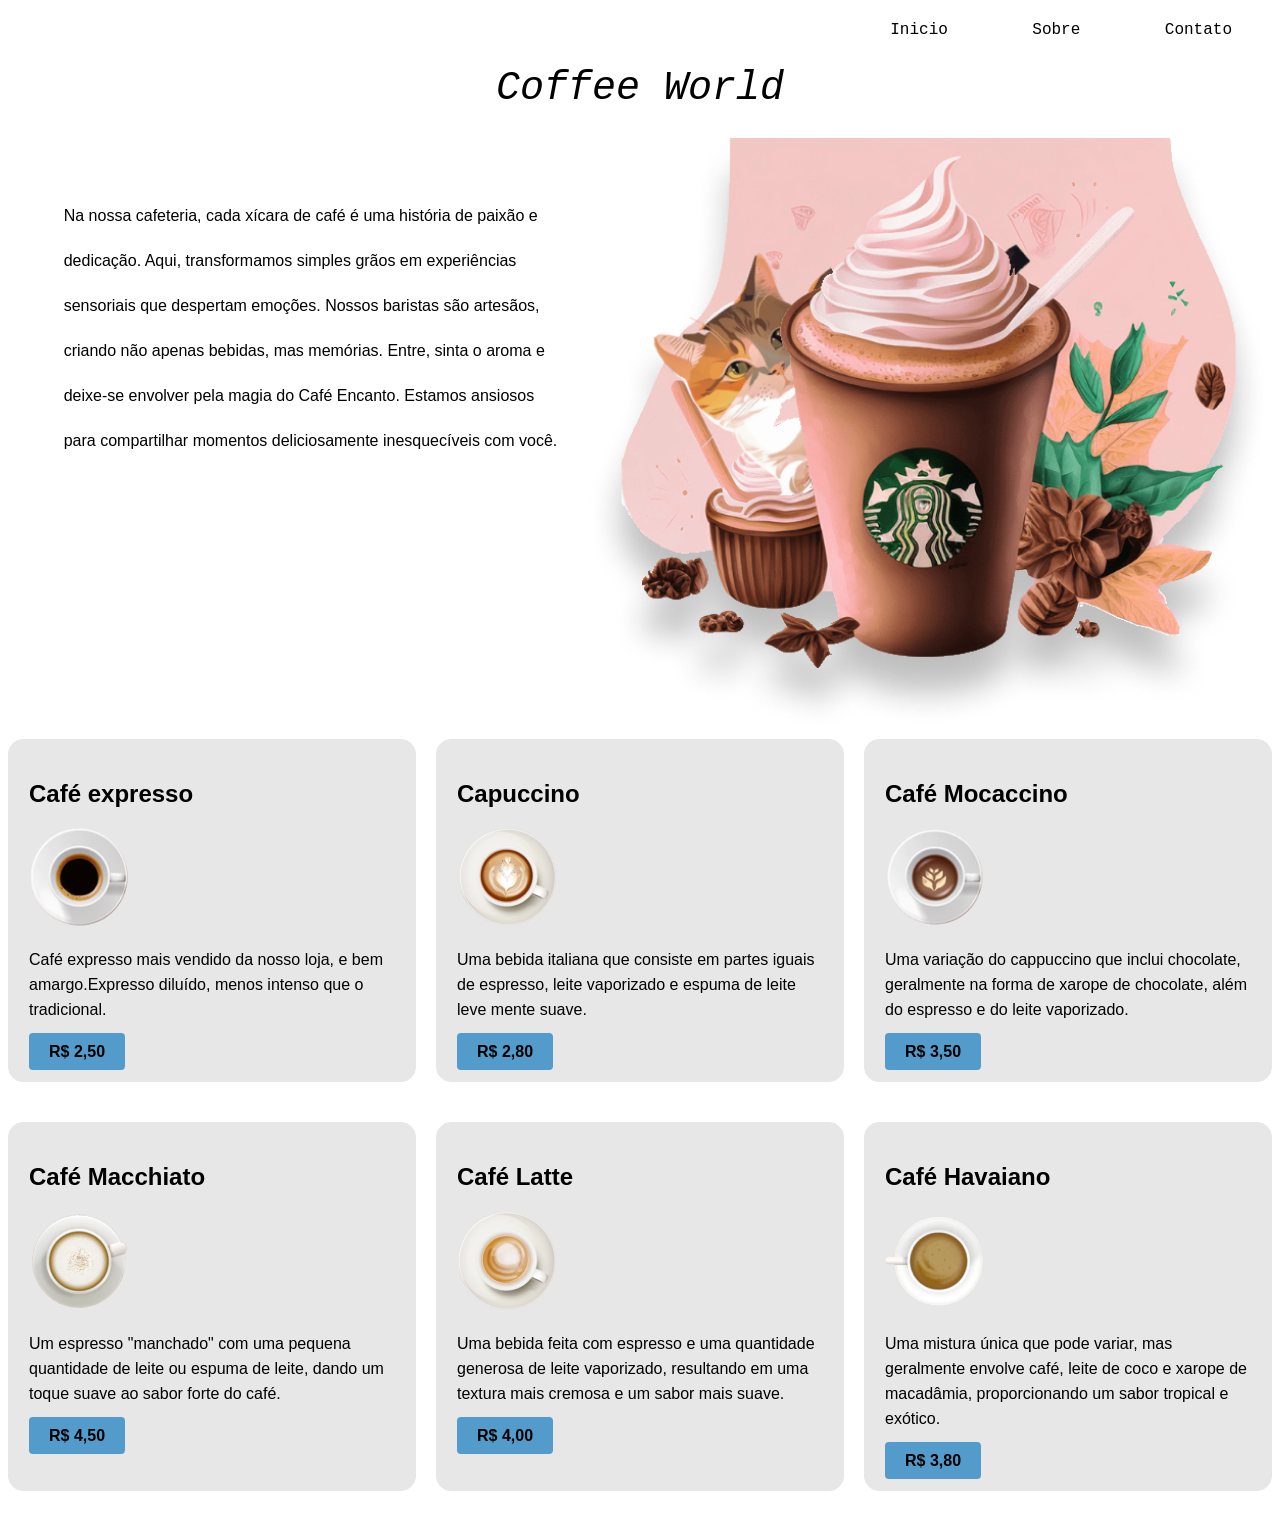
==== index.html @ 7280f2bd "Tentativa pra deploy" ====
<!DOCTYPE html>
<html lang="en">
<head>
    <meta charset="UTF-8">
    <meta name="viewport" content="width=device-width, initial-scale=1.0">
    <title>Coffe</title>
    <link rel="stylesheet" href="styes.css">
</head>
<body>
    <div class="icones">

        <a href="../loja/index.html">Inicio</a>
        <a href="">Sobre</a>
        <a href="">Contato</a>

       

    </div>

        <h1 class="titulo">Coffee World</h1>

    <div class="inicio">

        <div class="intro">


            <p class="introducao">Na nossa cafeteria, cada xícara de café é uma história de paixão e dedicação. Aqui,
                transformamos simples grãos em experiências sensoriais que despertam emoções. Nossos baristas são
                artesãos, criando não apenas bebidas, mas memórias. Entre, sinta o aroma e deixe-se envolver pela magia
                do Café Encanto. Estamos ansiosos para compartilhar momentos deliciosamente inesquecíveis com você.
            </p>

        </div>

        <div class="intro2">

            <img src="./Imagem-header.png" alt="" class="imagem-coffe">

        </div>
    </div>

    <!-- <h1 class="titulo">Coffe World</h1> -->

    <div class="grid">

        <div class="info">

            <h2 class="titulo2"> Café expresso </h2>

            <img src="./expresso.png" alt= "">


            <p> Café expresso mais vendido da nosso loja, e bem amargo.Expresso diluído, menos intenso que o
                tradicional.
            </p>


            <a class="compra" href="#">R$ 2,50</a>

        </div>
        <div class="info">

            <h2 class="titulo2">Capuccino</h2>


            <img class="imagem-cafe" src="./capuccino.png" alt="">


            <p> Uma bebida italiana que consiste em partes iguais de espresso, leite vaporizado e espuma de leite leve
                mente suave.
            </p>


            <a class="compra" href="#">R$ 2,80</a>

        </div>
        <div class="info">

            <h2 class="titulo2">Café Mocaccino</h2>


            <img src="./mocaccino.png" alt="">


            <p> Uma variação do cappuccino que inclui chocolate, geralmente na forma de xarope de chocolate, além do
                espresso e do leite vaporizado.
            </p>


            <a class="compra" href="#">R$ 3,50</a>

        </div>

        <div class="info">

            <h2 class="titulo2">Café Macchiato</h2>


            <img src="./macchiato.png" alt="">


            <p> Um espresso "manchado" com uma pequena quantidade de leite ou espuma de leite, dando um toque suave ao
                sabor forte do café.
            </p>


            <a class="compra" href="#">R$ 4,50</a>

        </div>
        <div class="info">

            <h2 class="titulo2">Café Latte</h2>


            <img src="./latte.png" alt="">


            <p> Uma bebida feita com espresso e uma quantidade generosa de leite vaporizado, resultando em uma textura
                mais cremosa e um sabor mais suave.
            </p>


            <a class="compra" href="#">R$ 4,00</a>

        </div>
        <div class="info">

            <h2 class="titulo2">Café Havaiano</h2>


            <img src="./havaiano.png" alt="">


            <p> Uma mistura única que pode variar, mas geralmente envolve café, leite de coco e xarope de macadâmia,
                proporcionando um sabor tropical e exótico.
            </p>


            <a class="compra" href="#">R$ 3,80</a>

        </div>
    </div>
</body>
</html>
---- styes.css ----
body {

    font-family: Arial;

}

:root {
    --cor-roxa: #539bca;
    --cor-de-fundo-dos-icones: #e7e7e7;
}

.icones {

    text-align: end;
    margin-top: 20px;

}

.icones a {
    
    text-decoration: none;
    color: #000000;
    font-family: 'Courier New', Courier, monospace;
    margin: 40px;
    

}

.icones a:hover {

    color: var(--cor-roxa);

}

.titulo {

    font-family: 'Courier New', Courier, monospace;
    font-style: italic;
    font-size: 40px;
    font-weight: 100;
    text-align: center;

}

.inicio {

    font-family: sans-serif;
    display: grid;
    gap: 20px;
    grid-template-columns: 1fr 1fr;


}

.intro .introducao {

    line-height: 45px;
    margin-top: 10%;
    margin-left: 10%;
    max-width: 100%;

}

.intro2 .imagem-coffe img{

    
    max-width: 100%;
}


.grid {

    font-family: sans-serif;
    display: grid;
    gap: 20px;
    grid-template-columns: 1fr 1fr 1fr;

}

.info p {

    line-height: 25px;
    padding-bottom: 5px;

}

.info {

    padding: 20px;
    background: var(--cor-de-fundo-dos-icones);
    border: 1px solid var(--cor-de-fundo-dos-icones);
    border-radius: 15px;
    margin-bottom: 20px;

}

.info:hover {

    border: 1px solid var(--cor-roxa);
    box-shadow: 1px 1px 30px 7px var(--cor-roxa);
    transition: 400ms;

}

.compra {

    background-color: var(--cor-roxa);
    font-weight: 600;
    color: #000000;
    padding: 10px 20px;
    text-decoration: none;
    border-radius: 4px;
    max-width: 100%;

}

@media (max-width:480px) {

    .grid {
        grid-template-columns: 1fr 1fr;
        width: 100%;
    }
    .imagem-coffe {
        width: 100%;
        
    }
    .introducao {
        width: 100%;
        line-height: none;
       
    }
    .icones a {

        text-align: center;
        margin-left: 50px;

    }
} 
@media (max-width:600px) {

    .grid {
        grid-template-columns: 1fr 1fr;
        width: 100%;
    }
    .imagem-coffe {
        width: 100%;
        
    }
    .introducao {
        width: 100%;
        line-height: none;
       
    }
    .icones a {

        text-align: center;
        margin-left: 50px;

    }
}
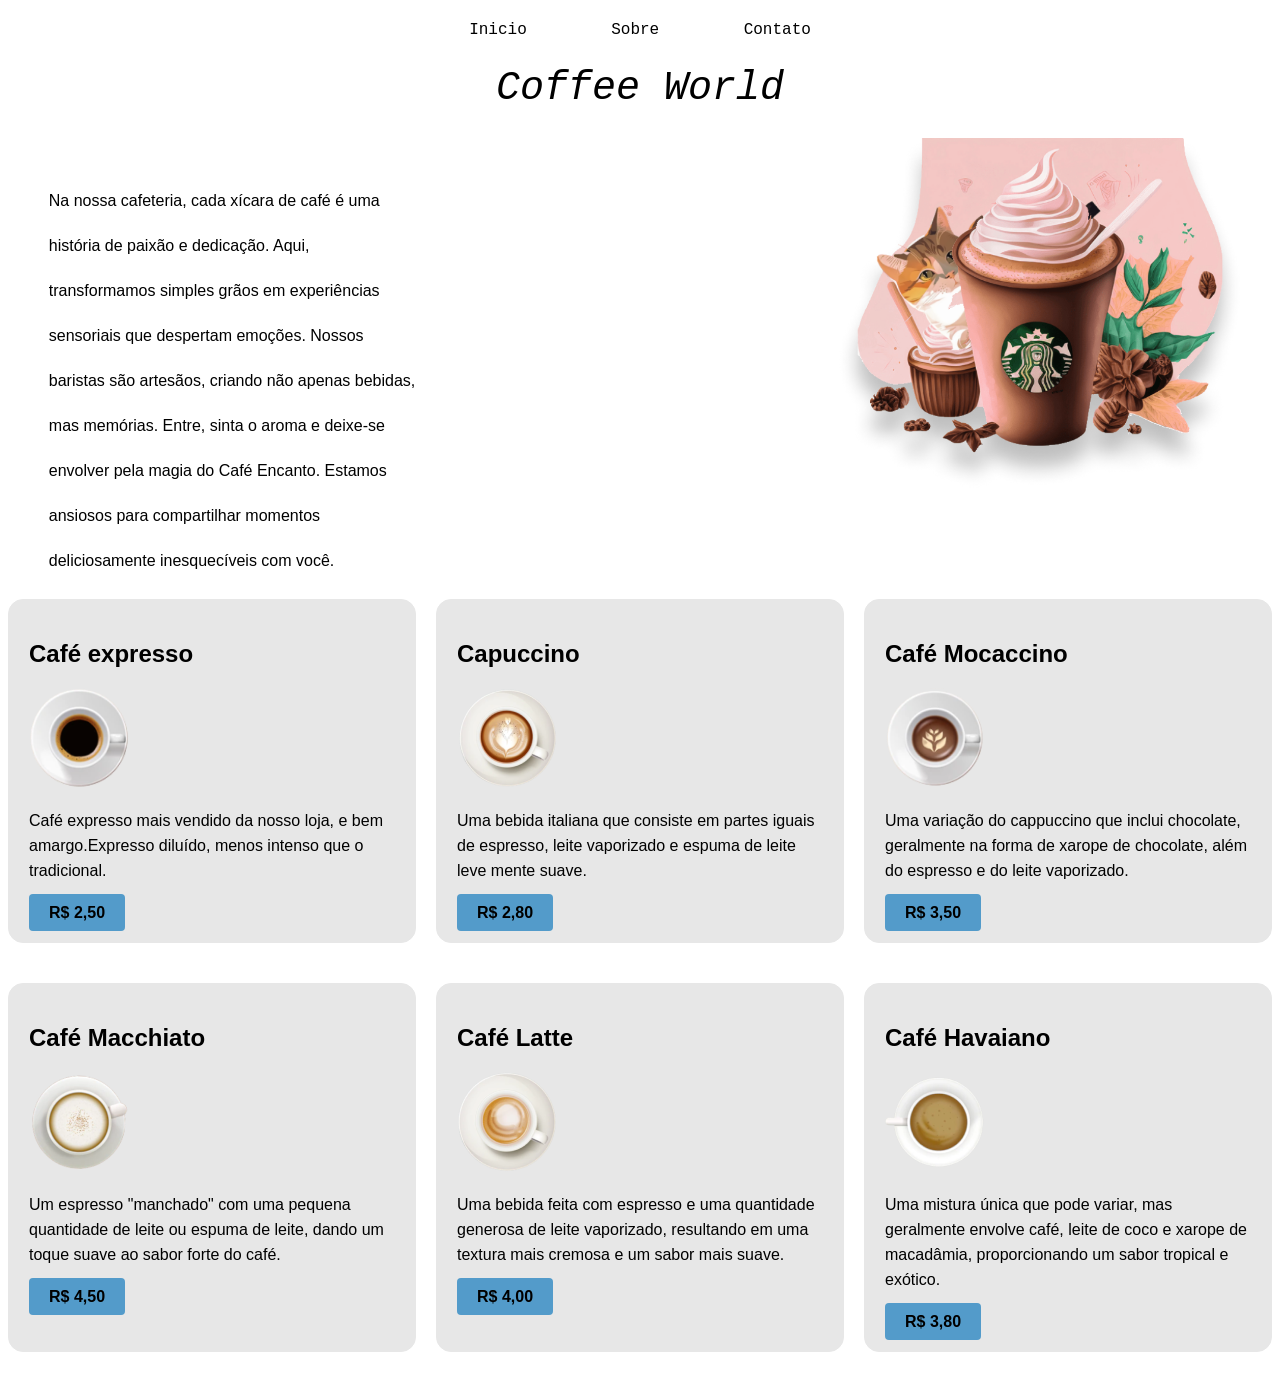
==== commit 66c556fc: "First commit" ====
--- a/index.html
+++ b/index.html
@@ -1,23 +1,26 @@
 <!DOCTYPE html>
 <html lang="en">
+
 <head>
     <meta charset="UTF-8">
     <meta name="viewport" content="width=device-width, initial-scale=1.0">
     <title>Coffe</title>
     <link rel="stylesheet" href="styes.css">
 </head>
+
+<main>
 <body>
     <div class="icones">
 
-        <a href="../loja/index.html">Inicio</a>
+        <a href="./index.html">Inicio</a>
         <a href="">Sobre</a>
         <a href="">Contato</a>
 
-       
+
 
     </div>
 
-        <h1 class="titulo">Coffee World</h1>
+    <h1 class="titulo">Coffee World</h1>
 
     <div class="inicio">
 
@@ -33,9 +36,9 @@
         </div>
 
         <div class="intro2">
-
-            <img src="./Imagem-header.png" alt="" class="imagem-coffe">
-
+            
+                <img src="./Imagem-header.png" alt="" class="imagem-coffe">
+            
         </div>
     </div>
 
@@ -47,7 +50,7 @@
 
             <h2 class="titulo2"> Café expresso </h2>
 
-            <img src="./expresso.png" alt= "">
+            <img src="./expresso.png" alt="">
 
 
             <p> Café expresso mais vendido da nosso loja, e bem amargo.Expresso diluído, menos intenso que o
@@ -55,7 +58,7 @@
             </p>
 
 
-            <a class="compra" href="#">R$ 2,50</a>
+            <a class="compra" href="">R$ 2,50</a>
 
         </div>
         <div class="info">
@@ -71,7 +74,7 @@
             </p>
 
 
-            <a class="compra" href="#">R$ 2,80</a>
+            <a class="compra" href="">R$ 2,80</a>
 
         </div>
         <div class="info">
@@ -87,7 +90,7 @@
             </p>
 
 
-            <a class="compra" href="#">R$ 3,50</a>
+            <a class="compra" href="">R$ 3,50</a>
 
         </div>
 
@@ -104,7 +107,7 @@
             </p>
 
 
-            <a class="compra" href="#">R$ 4,50</a>
+            <a class="compra" href="">R$ 4,50</a>
 
         </div>
         <div class="info">
@@ -120,7 +123,7 @@
             </p>
 
 
-            <a class="compra" href="#">R$ 4,00</a>
+            <a class="compra" href="">R$ 4,00</a>
 
         </div>
         <div class="info">
@@ -136,9 +139,11 @@
             </p>
 
 
-            <a class="compra" href="#">R$ 3,80</a>
+            <a class="compra" href="">R$ 3,80</a>
 
         </div>
     </div>
+</main>
 </body>
+
 </html>
--- a/styes.css
+++ b/styes.css
@@ -11,18 +11,22 @@
 
 .icones {
 
-    text-align: end;
+    text-align: center;
     margin-top: 20px;
-
+    max-width: 100%;
+    max-height: 100%;
+    
 }
 
 .icones a {
-    
+
     text-decoration: none;
     color: #000000;
     font-family: 'Courier New', Courier, monospace;
     margin: 40px;
-    
+    max-width: 100%;
+    max-height: 100%;
+
 
 }
 
@@ -39,6 +43,8 @@
     font-size: 40px;
     font-weight: 100;
     text-align: center;
+    max-width: 100%;
+    max-height: 100%;
 
 }
 
@@ -47,8 +53,9 @@
     font-family: sans-serif;
     display: grid;
     gap: 20px;
-    grid-template-columns: 1fr 1fr;
-
+    grid-template-columns: 1fr 1fr 1fr;
+    max-width: 100%;
+    max-height: 100%;
 
 }
 
@@ -58,13 +65,16 @@
     margin-top: 10%;
     margin-left: 10%;
     max-width: 100%;
+    max-height: 100%;
 
 }
 
-.intro2 .imagem-coffe img{
+.intro2 .imagem-coffe {
 
-    
-    max-width: 100%;
+   max-width: 100%;
+   max-height: 100%;
+    margin-left: 400px;
+
 }
 
 
@@ -74,6 +84,8 @@
     display: grid;
     gap: 20px;
     grid-template-columns: 1fr 1fr 1fr;
+    max-width: 100%;
+    max-height: 100%;
 
 }
 
@@ -81,6 +93,8 @@
 
     line-height: 25px;
     padding-bottom: 5px;
+    max-width: 100%;
+    max-height: 100%;
 
 }
 
@@ -91,6 +105,8 @@
     border: 1px solid var(--cor-de-fundo-dos-icones);
     border-radius: 15px;
     margin-bottom: 20px;
+    max-width: 100%;
+    max-height: 100%;
 
 }
 
@@ -111,50 +127,24 @@
     text-decoration: none;
     border-radius: 4px;
     max-width: 100%;
+    max-height: 100%;
 
 }
 
-@media (max-width:480px) {
+@media (max-width: 500px) {
+    .grid {
+        grid-template-columns: 1fr;
+    }
 
-    .grid {
-        grid-template-columns: 1fr 1fr;
-        width: 100%;
+    .intro2 .imagem-coffe {
+        margin-left: 0; /* Removi o valor fixo de 400px */
     }
-    .imagem-coffe {
-        width: 100%;
-        
+
+    .intro .introducao {
+        margin-top: 0; /* Removi o valor fixo de 10% */
     }
-    .introducao {
-        width: 100%;
-        line-height: none;
-       
+
+    .icones a {
+        margin: 10px; /* Reduzi a margem para um valor menor */
     }
-    .icones a {
-
-        text-align: center;
-        margin-left: 50px;
-
-    }
-} 
-@media (max-width:600px) {
-
-    .grid {
-        grid-template-columns: 1fr 1fr;
-        width: 100%;
-    }
-    .imagem-coffe {
-        width: 100%;
-        
-    }
-    .introducao {
-        width: 100%;
-        line-height: none;
-       
-    }
-    .icones a {
-
-        text-align: center;
-        margin-left: 50px;
-
-    }
-} +}
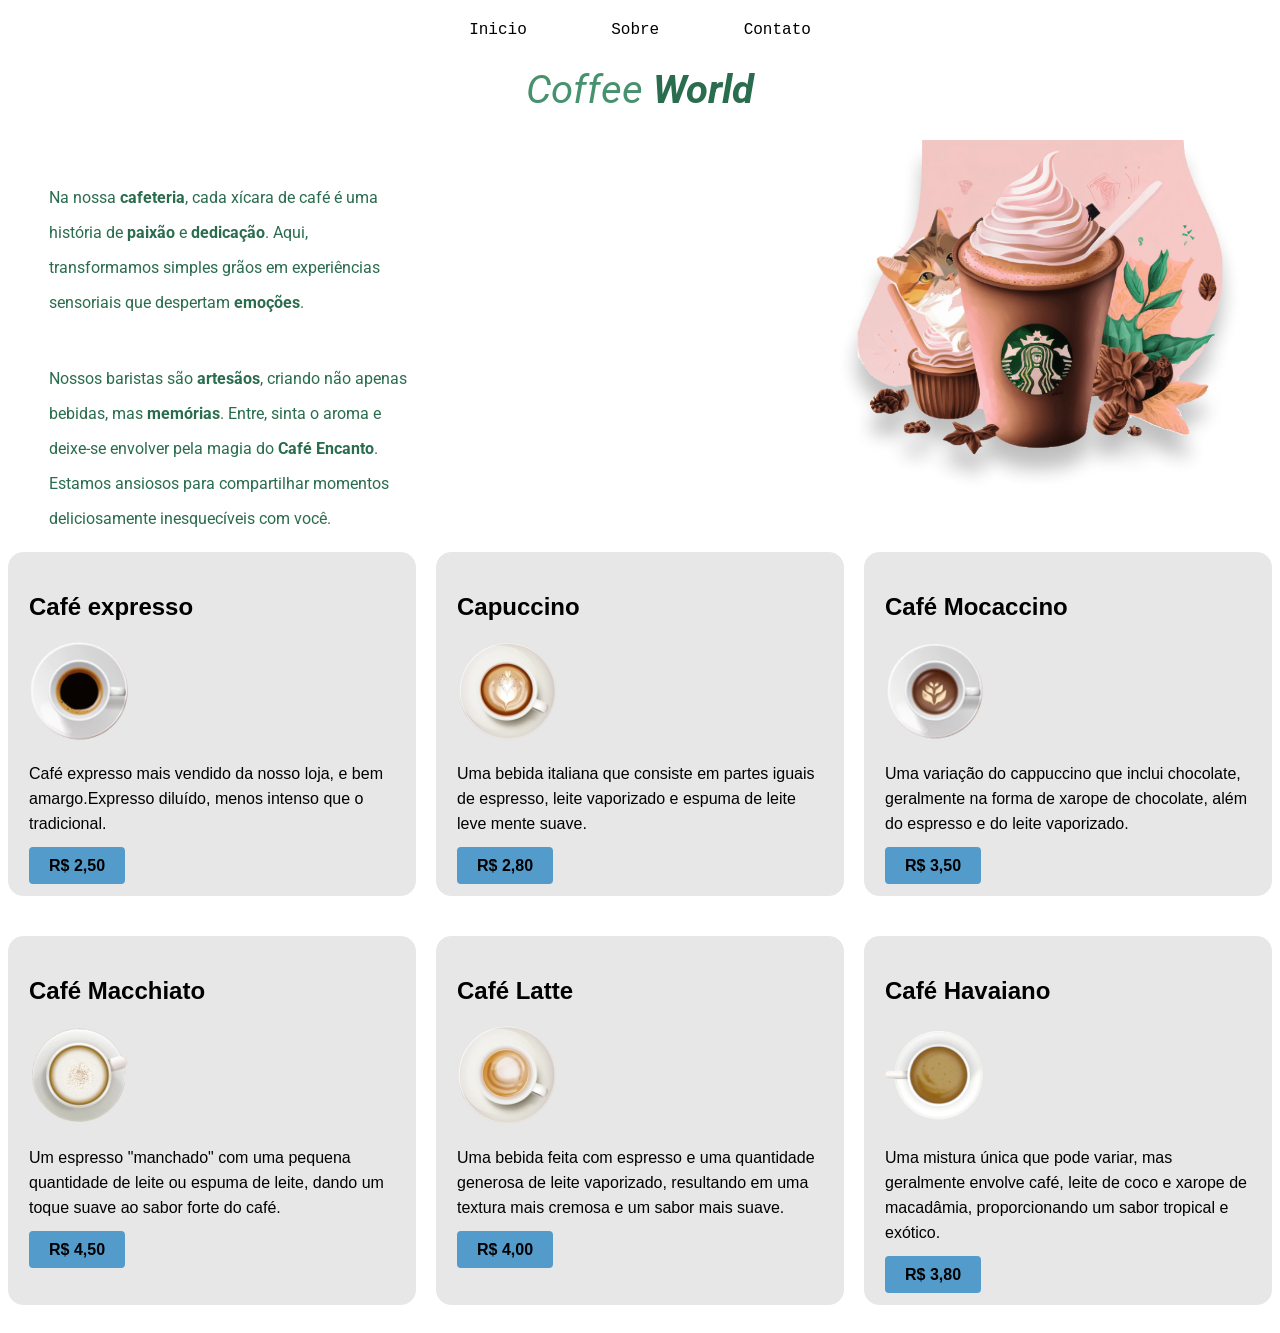
==== commit 24a1949b: "Ajustei a responsividade para usuarios mobile" ====
--- a/index.html
+++ b/index.html
@@ -9,140 +9,150 @@
 </head>
 
 <main>
-<body>
-    <div class="icones">
 
-        <a href="./index.html">Inicio</a>
-        <a href="">Sobre</a>
-        <a href="">Contato</a>
+    <body>
+        <div class="icones">
+
+            <a href="./index.html">Inicio</a>
+            <a href="">Sobre</a>
+            <a href="">Contato</a>
 
 
 
-    </div>
+        </div>
 
-    <h1 class="titulo">Coffee World</h1>
+        <h1 class="titulo"> Coffee <span> World </span></h1>
 
-    <div class="inicio">
+        <div class="inicio">
 
-        <div class="intro">
+            <div class="intro">
 
 
-            <p class="introducao">Na nossa cafeteria, cada xícara de café é uma história de paixão e dedicação. Aqui,
-                transformamos simples grãos em experiências sensoriais que despertam emoções. Nossos baristas são
-                artesãos, criando não apenas bebidas, mas memórias. Entre, sinta o aroma e deixe-se envolver pela magia
-                do Café Encanto. Estamos ansiosos para compartilhar momentos deliciosamente inesquecíveis com você.
-            </p>
+                <p class="introducao">Na nossa <strong>cafeteria</strong>, cada xícara de café é uma história de
+                    <strong>paixão</strong> e <strong>dedicação</strong>. Aqui, transformamos simples grãos em
+                    experiências sensoriais que despertam <strong>emoções</strong>.
+                </p>
+                <p class="introducao">Nossos baristas são <strong>artesãos</strong>, criando não apenas bebidas, mas
+                    <strong>memórias</strong>. Entre, sinta o aroma e deixe-se envolver pela magia do <strong>Café
+                        Encanto</strong>. Estamos ansiosos para compartilhar momentos deliciosamente inesquecíveis com
+                    você.
+                </p>
+
+
+            </div>
+
+            <div class="intro2">
+
+                <img src="./Imagem-header.png" alt="" class="imagem-coffe">
+
+            </div>
 
         </div>
 
-        <div class="intro2">
-            
-                <img src="./Imagem-header.png" alt="" class="imagem-coffe">
-            
-        </div>
-    </div>
+        <!-- <h1 class="titulo">Coffe World</h1> -->
 
-    <!-- <h1 class="titulo">Coffe World</h1> -->
+        <div class="grid">
 
-    <div class="grid">
+            <div class="info">
 
-        <div class="info">
+                <h2 class="titulo2"> Café expresso </h2>
 
-            <h2 class="titulo2"> Café expresso </h2>
-
-            <img src="./expresso.png" alt="">
+                <img src="./expresso.png" alt="">
 
 
-            <p> Café expresso mais vendido da nosso loja, e bem amargo.Expresso diluído, menos intenso que o
-                tradicional.
-            </p>
+                <p> Café expresso mais vendido da nosso loja, e bem amargo.Expresso diluído, menos intenso que o
+                    tradicional.
+                </p>
 
 
-            <a class="compra" href="">R$ 2,50</a>
+                <a class="compra" href="">R$ 2,50</a>
 
-        </div>
-        <div class="info">
+            </div>
+            <div class="info">
 
-            <h2 class="titulo2">Capuccino</h2>
+                <h2 class="titulo2">Capuccino</h2>
 
 
-            <img class="imagem-cafe" src="./capuccino.png" alt="">
+                <img class="imagem-cafe" src="./capuccino.png" alt="">
 
 
-            <p> Uma bebida italiana que consiste em partes iguais de espresso, leite vaporizado e espuma de leite leve
-                mente suave.
-            </p>
+                <p> Uma bebida italiana que consiste em partes iguais de espresso, leite vaporizado e espuma de leite
+                    leve
+                    mente suave.
+                </p>
 
 
-            <a class="compra" href="">R$ 2,80</a>
+                <a class="compra" href="">R$ 2,80</a>
 
-        </div>
-        <div class="info">
+            </div>
+            <div class="info">
 
-            <h2 class="titulo2">Café Mocaccino</h2>
+                <h2 class="titulo2">Café Mocaccino</h2>
 
 
-            <img src="./mocaccino.png" alt="">
+                <img src="./mocaccino.png" alt="">
 
 
-            <p> Uma variação do cappuccino que inclui chocolate, geralmente na forma de xarope de chocolate, além do
-                espresso e do leite vaporizado.
-            </p>
+                <p> Uma variação do cappuccino que inclui chocolate, geralmente na forma de xarope de chocolate, além do
+                    espresso e do leite vaporizado.
+                </p>
 
 
-            <a class="compra" href="">R$ 3,50</a>
+                <a class="compra" href="">R$ 3,50</a>
 
-        </div>
+            </div>
 
-        <div class="info">
+            <div class="info">
 
-            <h2 class="titulo2">Café Macchiato</h2>
+                <h2 class="titulo2">Café Macchiato</h2>
 
 
-            <img src="./macchiato.png" alt="">
+                <img src="./macchiato.png" alt="">
 
 
-            <p> Um espresso "manchado" com uma pequena quantidade de leite ou espuma de leite, dando um toque suave ao
-                sabor forte do café.
-            </p>
+                <p> Um espresso "manchado" com uma pequena quantidade de leite ou espuma de leite, dando um toque suave
+                    ao
+                    sabor forte do café.
+                </p>
 
 
-            <a class="compra" href="">R$ 4,50</a>
+                <a class="compra" href="">R$ 4,50</a>
 
-        </div>
-        <div class="info">
+            </div>
+            <div class="info">
 
-            <h2 class="titulo2">Café Latte</h2>
+                <h2 class="titulo2">Café Latte</h2>
 
 
-            <img src="./latte.png" alt="">
+                <img src="./latte.png" alt="">
 
 
-            <p> Uma bebida feita com espresso e uma quantidade generosa de leite vaporizado, resultando em uma textura
-                mais cremosa e um sabor mais suave.
-            </p>
+                <p> Uma bebida feita com espresso e uma quantidade generosa de leite vaporizado, resultando em uma
+                    textura
+                    mais cremosa e um sabor mais suave.
+                </p>
 
 
-            <a class="compra" href="">R$ 4,00</a>
+                <a class="compra" href="">R$ 4,00</a>
 
-        </div>
-        <div class="info">
+            </div>
+            <div class="info">
 
-            <h2 class="titulo2">Café Havaiano</h2>
+                <h2 class="titulo2">Café Havaiano</h2>
 
 
-            <img src="./havaiano.png" alt="">
+                <img src="./havaiano.png" alt="">
 
 
-            <p> Uma mistura única que pode variar, mas geralmente envolve café, leite de coco e xarope de macadâmia,
-                proporcionando um sabor tropical e exótico.
-            </p>
+                <p> Uma mistura única que pode variar, mas geralmente envolve café, leite de coco e xarope de macadâmia,
+                    proporcionando um sabor tropical e exótico.
+                </p>
 
 
-            <a class="compra" href="">R$ 3,80</a>
+                <a class="compra" href="">R$ 3,80</a>
 
+            </div>
         </div>
-    </div>
 </main>
 </body>
 
--- a/styes.css
+++ b/styes.css
@@ -1,3 +1,8 @@
+
+@import url('https://fonts.googleapis.com/css2?family=Roboto:wght@300&display=swap');
+
+@import url('https://fonts.googleapis.com/css2?family=Roboto:wght@300;400&display=swap');
+
 body {
 
     font-family: Arial;
@@ -36,16 +41,23 @@
 
 }
 
+.titulo span {
+
+    font-weight: bold;
+    color: #296c4e;
+
+}
+
 .titulo {
 
-    font-family: 'Courier New', Courier, monospace;
+    font-family: 'Roboto';
     font-style: italic;
     font-size: 40px;
-    font-weight: 100;
+    font-weight: 400;
     text-align: center;
     max-width: 100%;
     max-height: 100%;
-
+color: #47926e;
 }
 
 .inicio {
@@ -61,11 +73,13 @@
 
 .intro .introducao {
 
-    line-height: 45px;
+    font-family: 'Roboto';
+    line-height: 35px;
     margin-top: 10%;
     margin-left: 10%;
     max-width: 100%;
     max-height: 100%;
+    color: #296c4e;
 
 }
 
@@ -73,7 +87,7 @@
 
    max-width: 100%;
    max-height: 100%;
-    margin-left: 400px;
+   margin-left: 400px;
 
 }
 
@@ -132,16 +146,37 @@
 }
 
 @media (max-width: 500px) {
+
     .grid {
         grid-template-columns: 1fr;
     }
 
+    .intro2 {
+        display: flex;
+        justify-content: center;
+    }
+
     .intro2 .imagem-coffe {
         margin-left: 0; /* Removi o valor fixo de 400px */
+        width: 80%;
+        
     }
 
     .intro .introducao {
+
         margin-top: 0; /* Removi o valor fixo de 10% */
+        line-height: normal;
+       
+    }
+
+    .inicio {
+
+        display: flex;
+        width: 100%;
+        flex-direction: column-reverse;
+        align-items: center;
+        gap: 20px;
+
     }
 
     .icones a {
